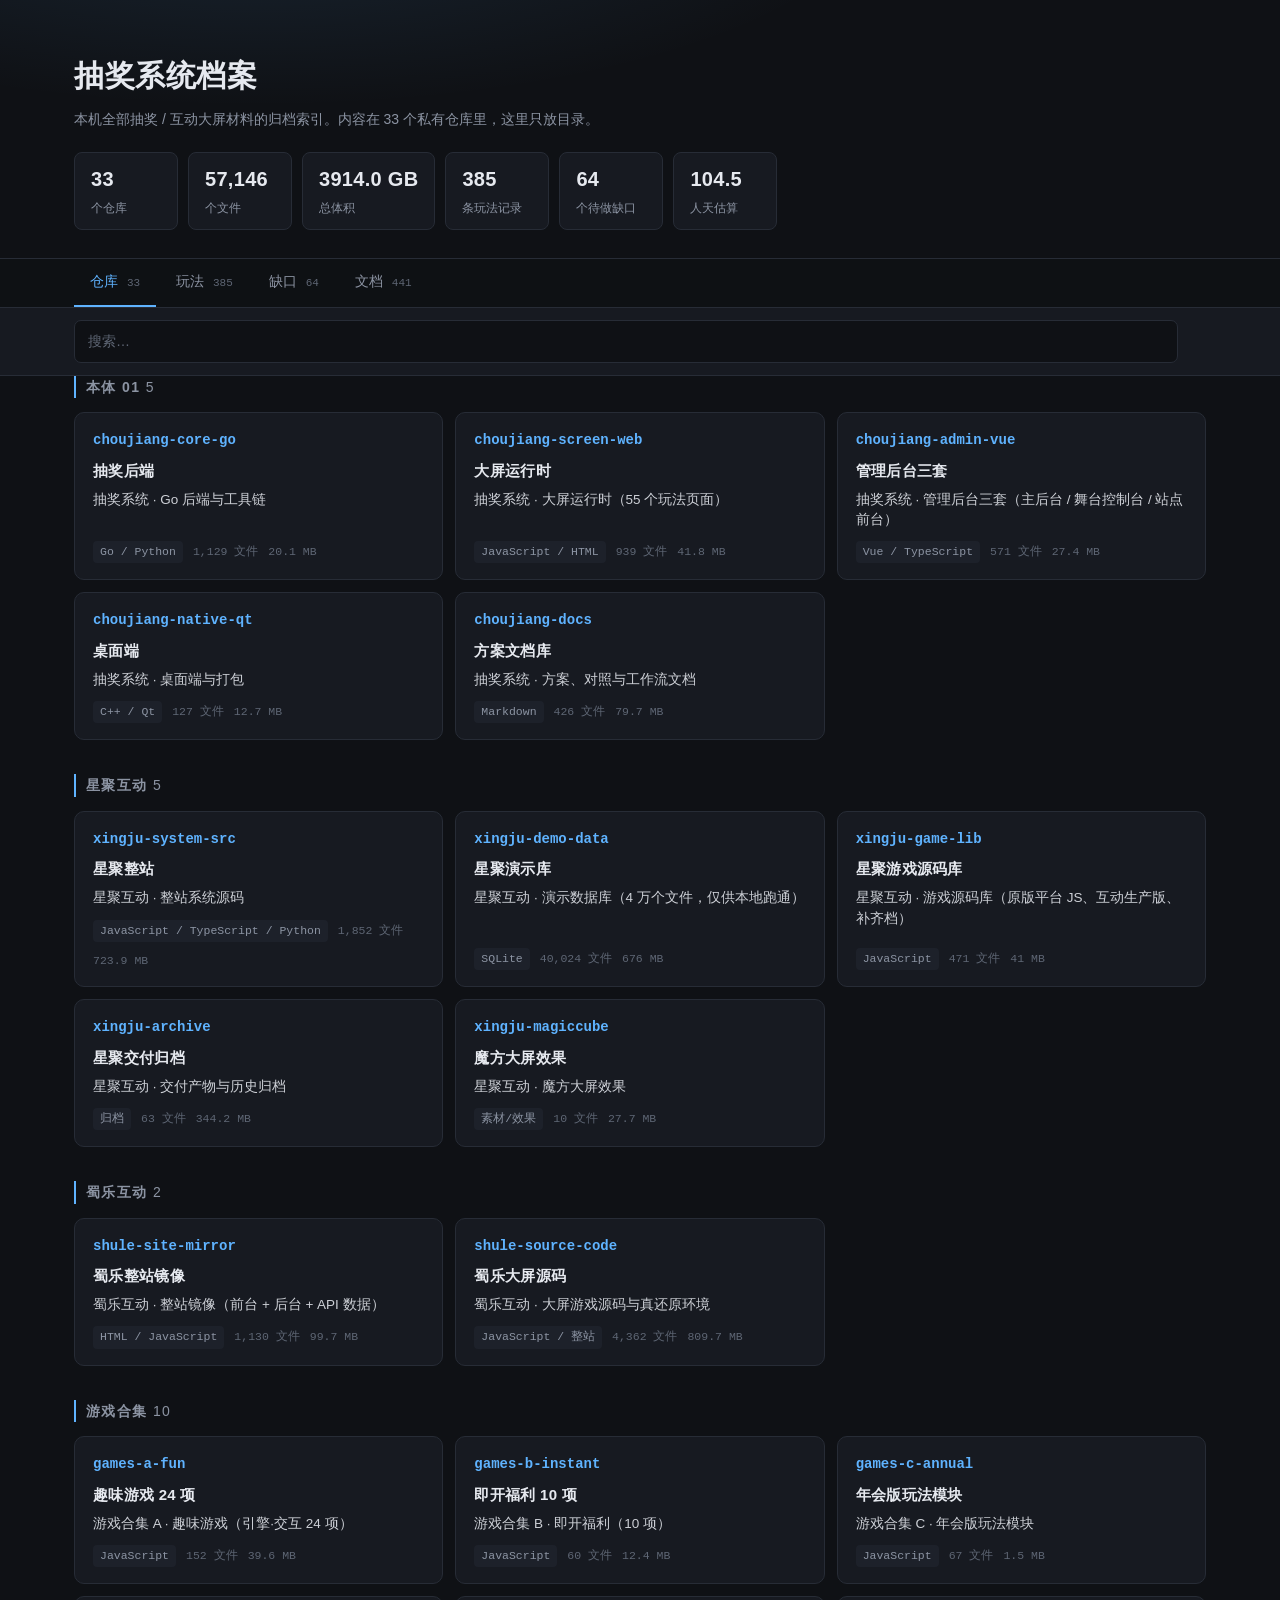
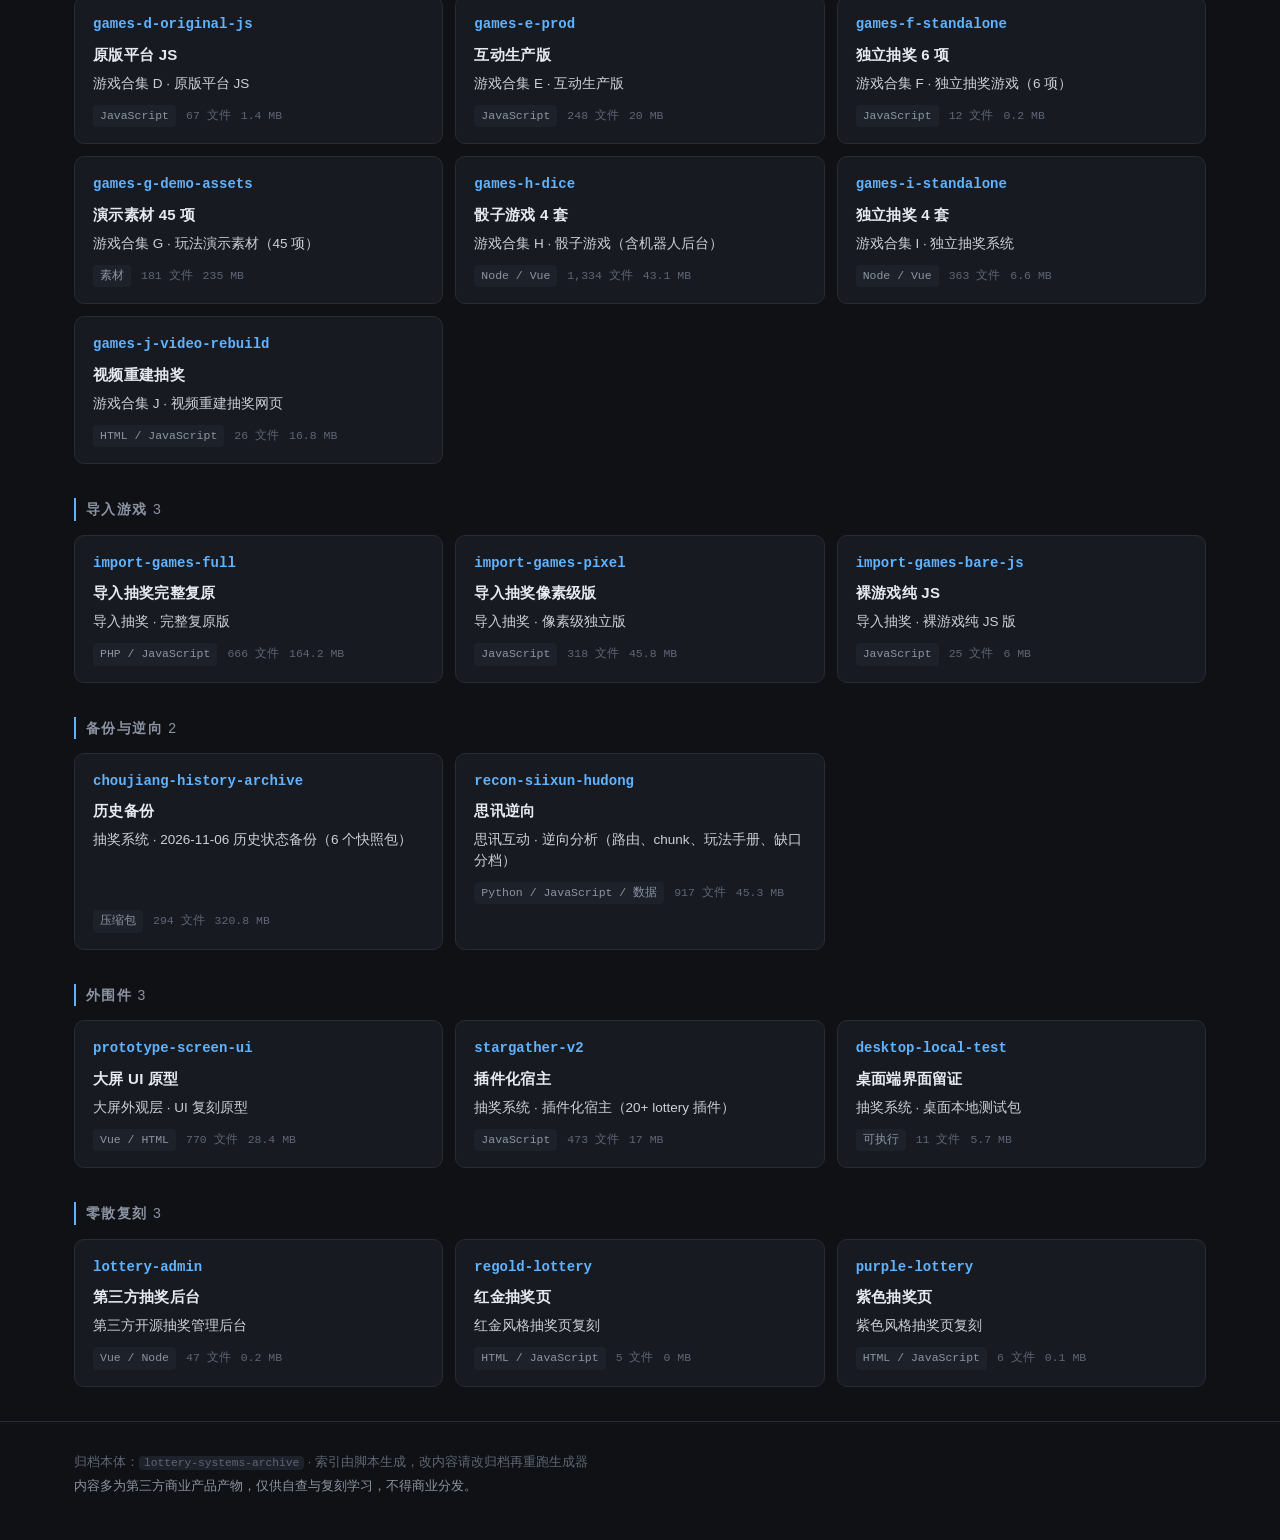
==== index.html @ 7d7122c0 "档案索引站：33 个项目详情页 + 玩法/缺口/文档索引 纯静态站点，无构建、无依赖、无后端。 数据源 data/*.json 5 个文件，hash 路由 #/p/<库名>。  内容：仓库 33 · " ====
<!DOCTYPE html>
<html lang="zh-CN">
<head>
<meta charset="utf-8">
<meta name="viewport" content="width=device-width, initial-scale=1">
<title>抽奖系统档案</title>
<meta name="description" content="本机抽奖与互动大屏系统的归档索引：33 个仓库、385 条玩法记录、64 个缺口分档">
<link rel="stylesheet" href="style.css">
</head>
<body>

<header class="top">
  <div class="wrap">
    <h1>抽奖系统档案</h1>
    <p class="sub">本机全部抽奖 / 互动大屏材料的归档索引。内容在 33 个私有仓库里，这里只放目录。</p>
    <div class="stats" id="stats"></div>
  </div>
</header>

<nav class="tabs">
  <div class="wrap">
    <button class="tab active" data-view="repos">仓库 <span class="n" id="n-repos"></span></button>
    <button class="tab" data-view="plays">玩法 <span class="n" id="n-plays"></span></button>
    <button class="tab" data-view="gaps">缺口 <span class="n" id="n-gaps"></span></button>
    <button class="tab" data-view="docs">文档 <span class="n" id="n-docs"></span></button>
  </div>
</nav>

<div class="searchbar">
  <div class="wrap">
    <input id="q" type="search" placeholder="搜索…" autocomplete="off">
    <div class="chips" id="chips"></div>
    <span class="count" id="count"></span>
  </div>
</div>

<main class="wrap">
  <section id="view-project" class="view hidden"></section>
  <section id="view-repos" class="view"></section>
  <section id="view-plays" class="view hidden"></section>
  <section id="view-gaps" class="view hidden"></section>
  <section id="view-docs" class="view hidden"></section>
</main>

<footer class="foot">
  <div class="wrap">
    <p>归档本体：<code>lottery-systems-archive</code> · 索引由脚本生成，改内容请改归档再重跑生成器</p>
    <p class="dim">内容多为第三方商业产品产物，仅供自查与复刻学习，不得商业分发。</p>
  </div>
</footer>

<script src="app.js"></script>
</body>
</html>
---- style.css ----
:root{
  --bg:#0f1115; --panel:#171a21; --panel2:#1d212a; --line:#272c36;
  --fg:#e6e9ef; --dim:#8c94a3; --dim2:#5e6674;
  --acc:#5fb3ff; --ok:#4ec9a0; --warn:#e0b04c; --bad:#e0705c;
  --mono:ui-monospace,SFMono-Regular,"SF Mono",Menlo,Consolas,monospace;
}
*{box-sizing:border-box}
html,body{margin:0;padding:0}
body{
  background:var(--bg); color:var(--fg);
  font:15px/1.6 -apple-system,BlinkMacSystemFont,"PingFang SC","Hiragino Sans GB","Microsoft YaHei",sans-serif;
  -webkit-font-smoothing:antialiased;
}
.wrap{max-width:1180px;margin:0 auto;padding:0 24px}
code{font-family:var(--mono);font-size:.9em;background:var(--panel2);padding:1px 5px;border-radius:4px}

/* 头部 */
.top{padding:52px 0 28px;border-bottom:1px solid var(--line);
  background:radial-gradient(900px 300px at 20% -40%,rgba(95,179,255,.13),transparent 70%)}
.top h1{margin:0 0 8px;font-size:30px;letter-spacing:.5px;font-weight:600}
.sub{margin:0;color:var(--dim);font-size:14px}
.stats{display:flex;flex-wrap:wrap;gap:10px;margin-top:22px}
.stat{background:var(--panel);border:1px solid var(--line);border-radius:8px;padding:10px 16px;min-width:104px}
.stat b{display:block;font-size:20px;font-weight:600;letter-spacing:.3px}
.stat span{font-size:12px;color:var(--dim)}

/* 标签页 */
.tabs{position:sticky;top:0;z-index:20;background:rgba(15,17,21,.94);
  backdrop-filter:blur(8px);border-bottom:1px solid var(--line)}
.tabs .wrap{display:flex;gap:4px}
.tab{background:none;border:0;border-bottom:2px solid transparent;
  color:var(--dim);padding:14px 16px;font-size:14px;cursor:pointer;font-family:inherit}
.tab:hover{color:var(--fg)}
.tab.active{color:var(--acc);border-bottom-color:var(--acc)}
.tab .n{font-size:11px;color:var(--dim2);margin-left:5px;font-family:var(--mono)}

/* 搜索 */
.searchbar{border-bottom:1px solid var(--line);background:var(--panel);position:sticky;top:49px;z-index:19}
.searchbar .wrap{display:flex;align-items:center;gap:14px;padding:12px 24px;flex-wrap:wrap}
#q{flex:1;min-width:220px;background:var(--bg);border:1px solid var(--line);border-radius:7px;
  color:var(--fg);padding:9px 13px;font:inherit;font-size:14px;outline:none}
#q:focus{border-color:var(--acc)}
#q::placeholder{color:var(--dim2)}
.chips{display:flex;gap:6px;flex-wrap:wrap}
.chip{background:var(--panel2);border:1px solid var(--line);border-radius:20px;
  color:var(--dim);padding:4px 12px;font-size:12px;cursor:pointer;user-select:none}
.chip:hover{color:var(--fg)}
.chip.on{background:rgba(95,179,255,.15);border-color:rgba(95,179,255,.5);color:var(--acc)}
.count{font-size:12px;color:var(--dim2);font-family:var(--mono);white-space:nowrap}

/* 通用 */
main{padding:28px 24px 70px}
.view.hidden{display:none}
.group{margin-bottom:34px}
.group h2{font-size:14px;font-weight:600;color:var(--dim);margin:0 0 14px;
  letter-spacing:1.4px;text-transform:uppercase;border-left:2px solid var(--acc);padding-left:10px}
.dim{color:var(--dim)}

/* 仓库卡片 */
.cards{display:grid;grid-template-columns:repeat(auto-fill,minmax(300px,1fr));gap:12px}
.card{background:var(--panel);border:1px solid var(--line);border-radius:10px;
  padding:16px 18px;display:flex;flex-direction:column;gap:7px;transition:border-color .15s,transform .15s;
  text-decoration:none;color:inherit}
.card:hover{border-color:#3a4557;transform:translateY(-1px)}
.card .name{font-family:var(--mono);font-size:14px;color:var(--acc);font-weight:600;word-break:break-all}
.card:hover .name{text-decoration:underline}
.card .cname{font-size:15px;font-weight:600;letter-spacing:.3px}
.card .desc{font-size:13.5px;color:var(--fg);opacity:.88;line-height:1.5}
.card .meta{display:flex;gap:10px;flex-wrap:wrap;font-size:11.5px;color:var(--dim2);
  font-family:var(--mono);margin-top:auto;padding-top:4px;align-items:center}
.card .lang{background:var(--panel2);border-radius:4px;padding:2px 7px;color:var(--dim)}
.card .go{color:var(--acc);opacity:0;transition:opacity .15s;margin-left:auto}
.card:hover .go{opacity:1}

/* 项目详情 */
.back{display:inline-block;margin-bottom:20px;font-size:13px;color:var(--dim);text-decoration:none}
.back:hover{color:var(--acc)}
.phead{border-bottom:1px solid var(--line);padding-bottom:24px;margin-bottom:26px}
.ptag{display:inline-block;font-size:11.5px;letter-spacing:.5px;color:var(--acc);
  background:rgba(95,179,255,.12);border:1px solid rgba(95,179,255,.3);
  border-radius:20px;padding:3px 12px;margin-bottom:12px}
.phead h1{margin:0 0 4px;font-size:26px;font-weight:600;letter-spacing:.4px}
.prepo{font-family:var(--mono);font-size:13px;color:var(--dim2);margin-bottom:14px}
.pwhat{margin:0 0 16px;font-size:15px;line-height:1.7;color:#cfd5df;max-width:820px}
.pmeta{display:flex;gap:16px;flex-wrap:wrap;font-size:12.5px;color:var(--dim);
  font-family:var(--mono);margin-bottom:14px;align-items:center}
.pmeta a{color:var(--acc);text-decoration:none;border:1px solid rgba(95,179,255,.35);
  border-radius:6px;padding:2px 10px}
.pmeta a:hover{background:rgba(95,179,255,.12)}
.ppath{font-size:11.5px;color:var(--dim2);font-family:var(--mono);margin-top:5px;word-break:break-all}
.ppath code{font-size:11px;color:var(--dim)}

.pgrid{display:grid;grid-template-columns:1fr 1fr;gap:14px}
.pbox{background:var(--panel);border:1px solid var(--line);border-radius:10px;padding:16px 20px}
.pbox.wide{grid-column:1 / -1}
.pbox h3{margin:0 0 10px;font-size:12px;font-weight:600;color:var(--dim);
  letter-spacing:1.2px;text-transform:uppercase}
.pbox p{margin:0;font-size:13.5px;line-height:1.65;color:#cfd5df}
.ul{margin:0;padding-left:0;list-style:none;font-size:13.5px;line-height:1.7}
.ul li{position:relative;padding-left:16px;color:#cfd5df;margin-bottom:5px}
.ul li:before{content:"·";position:absolute;left:4px;color:var(--acc)}
.ul.bad li:before{content:"!";color:var(--bad);font-weight:700}
.pbox .chips{margin-top:2px}
.pbox .chip{text-decoration:none;display:inline-block;margin-bottom:6px}
.pbox .chip:hover{border-color:rgba(95,179,255,.5);color:var(--acc)}

/* 表格 */
table{width:100%;border-collapse:collapse;font-size:13px}
th{text-align:left;font-weight:500;color:var(--dim);font-size:11.5px;letter-spacing:.6px;
  padding:9px 10px;border-bottom:1px solid var(--line);position:sticky;top:97px;
  background:var(--bg);text-transform:uppercase;white-space:nowrap}
td{padding:9px 10px;border-bottom:1px solid rgba(39,44,54,.55);vertical-align:top}
tr:hover td{background:rgba(255,255,255,.017)}
td.mono,.mono{font-family:var(--mono);font-size:12px}
td .p{color:var(--dim2);font-size:11px;word-break:break-all}
.tag{display:inline-block;font-size:11px;padding:1px 8px;border-radius:4px;
  background:var(--panel2);color:var(--dim);white-space:nowrap}
.tag.a{background:rgba(78,201,160,.14);color:var(--ok)}
.tag.b{background:rgba(224,176,76,.14);color:var(--warn)}
.tag.c{background:rgba(224,112,92,.14);color:var(--bad)}
.tag.d{background:rgba(140,148,163,.14);color:var(--dim)}
.empty{padding:60px 0;text-align:center;color:var(--dim2)}

/* 文档 */
.doc{padding:13px 0;border-bottom:1px solid rgba(39,44,54,.6)}
.doc .t{font-size:14px;font-weight:500}
.doc .s{font-size:12.5px;color:var(--dim);margin-top:3px}
.doc .m{font-size:11px;color:var(--dim2);font-family:var(--mono);margin-top:5px;word-break:break-all}

/* 缺口总览 */
.summary{display:flex;gap:10px;flex-wrap:wrap;margin-bottom:26px}
.sum{background:var(--panel);border:1px solid var(--line);border-radius:8px;padding:12px 18px;flex:1;min-width:150px}
.sum b{display:block;font-size:22px;font-family:var(--mono)}
.sum span{font-size:12px;color:var(--dim)}

.foot{border-top:1px solid var(--line);padding:26px 0 40px;font-size:12.5px;color:var(--dim2)}
.foot p{margin:4px 0}

@media(max-width:640px){
  .top{padding:34px 0 20px}.top h1{font-size:23px}
  th{position:static}
  .searchbar{position:static}
  .tabs .wrap{overflow-x:auto}
}
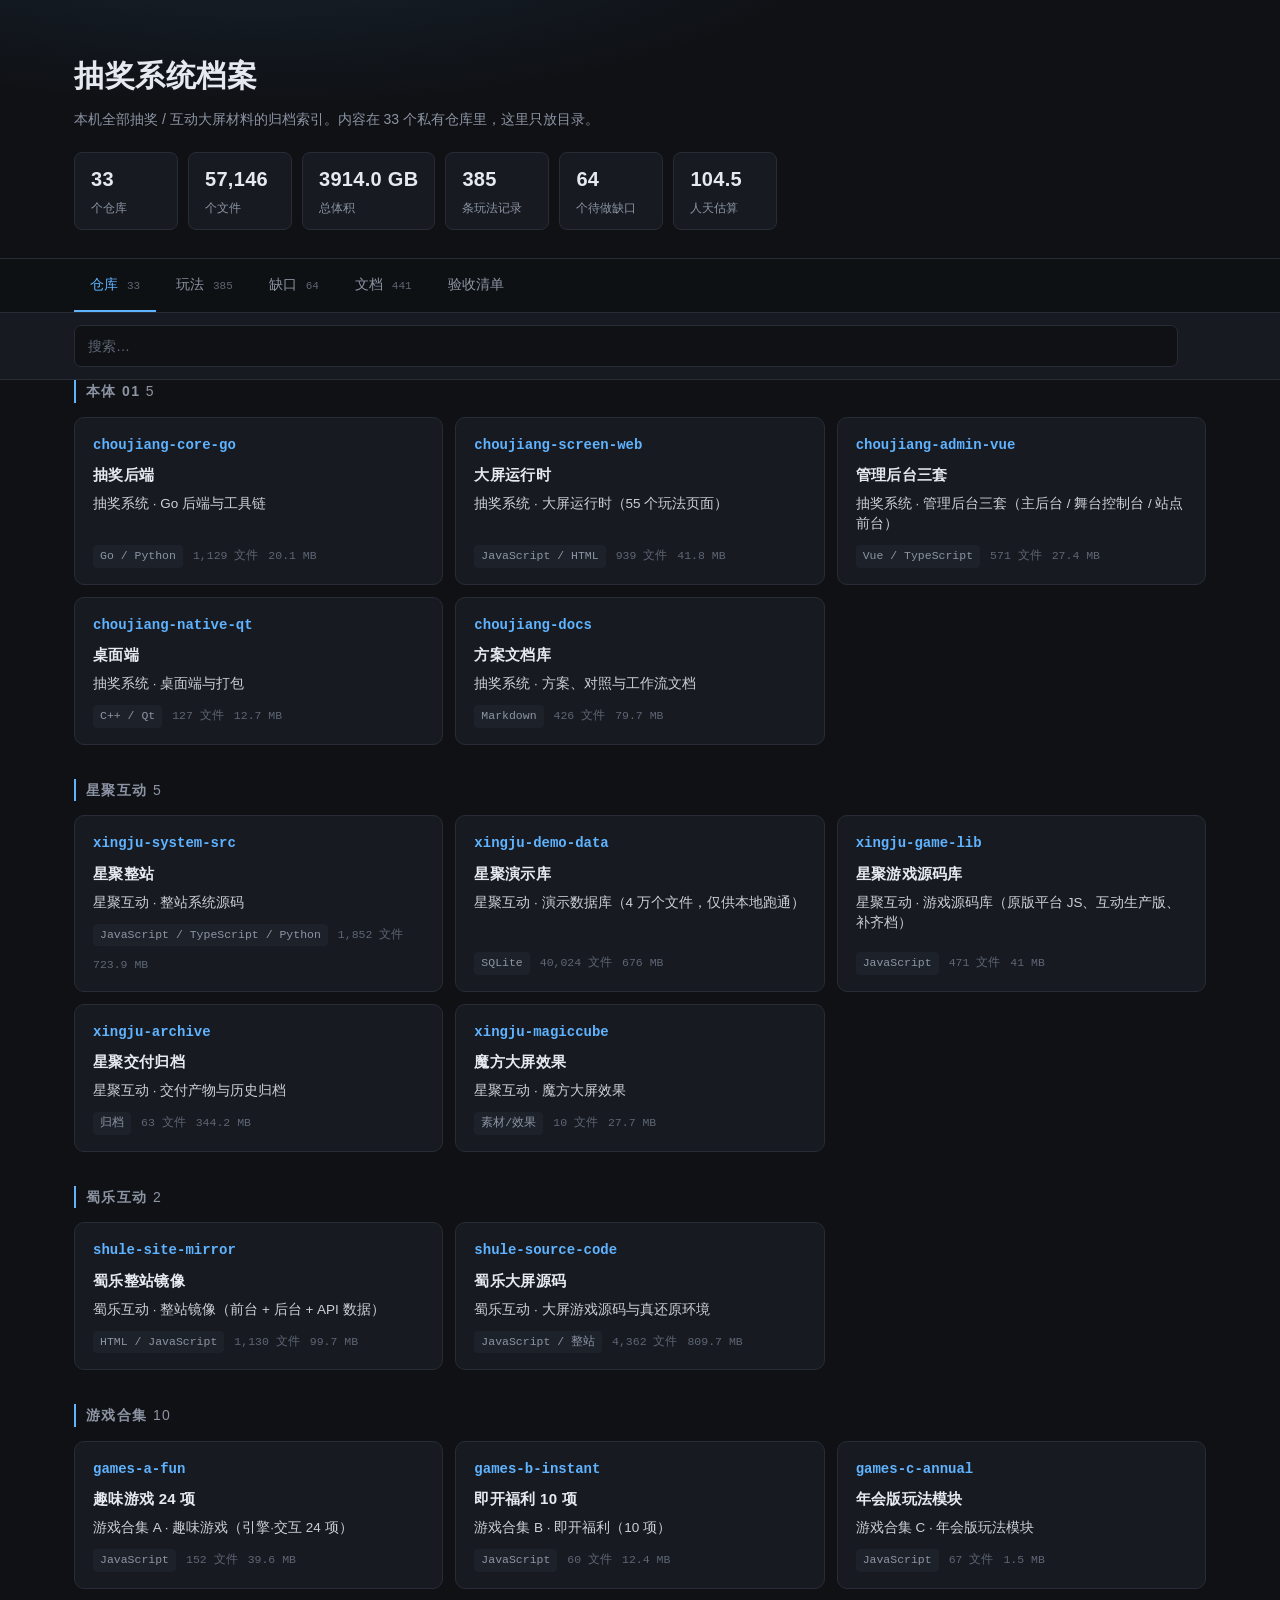
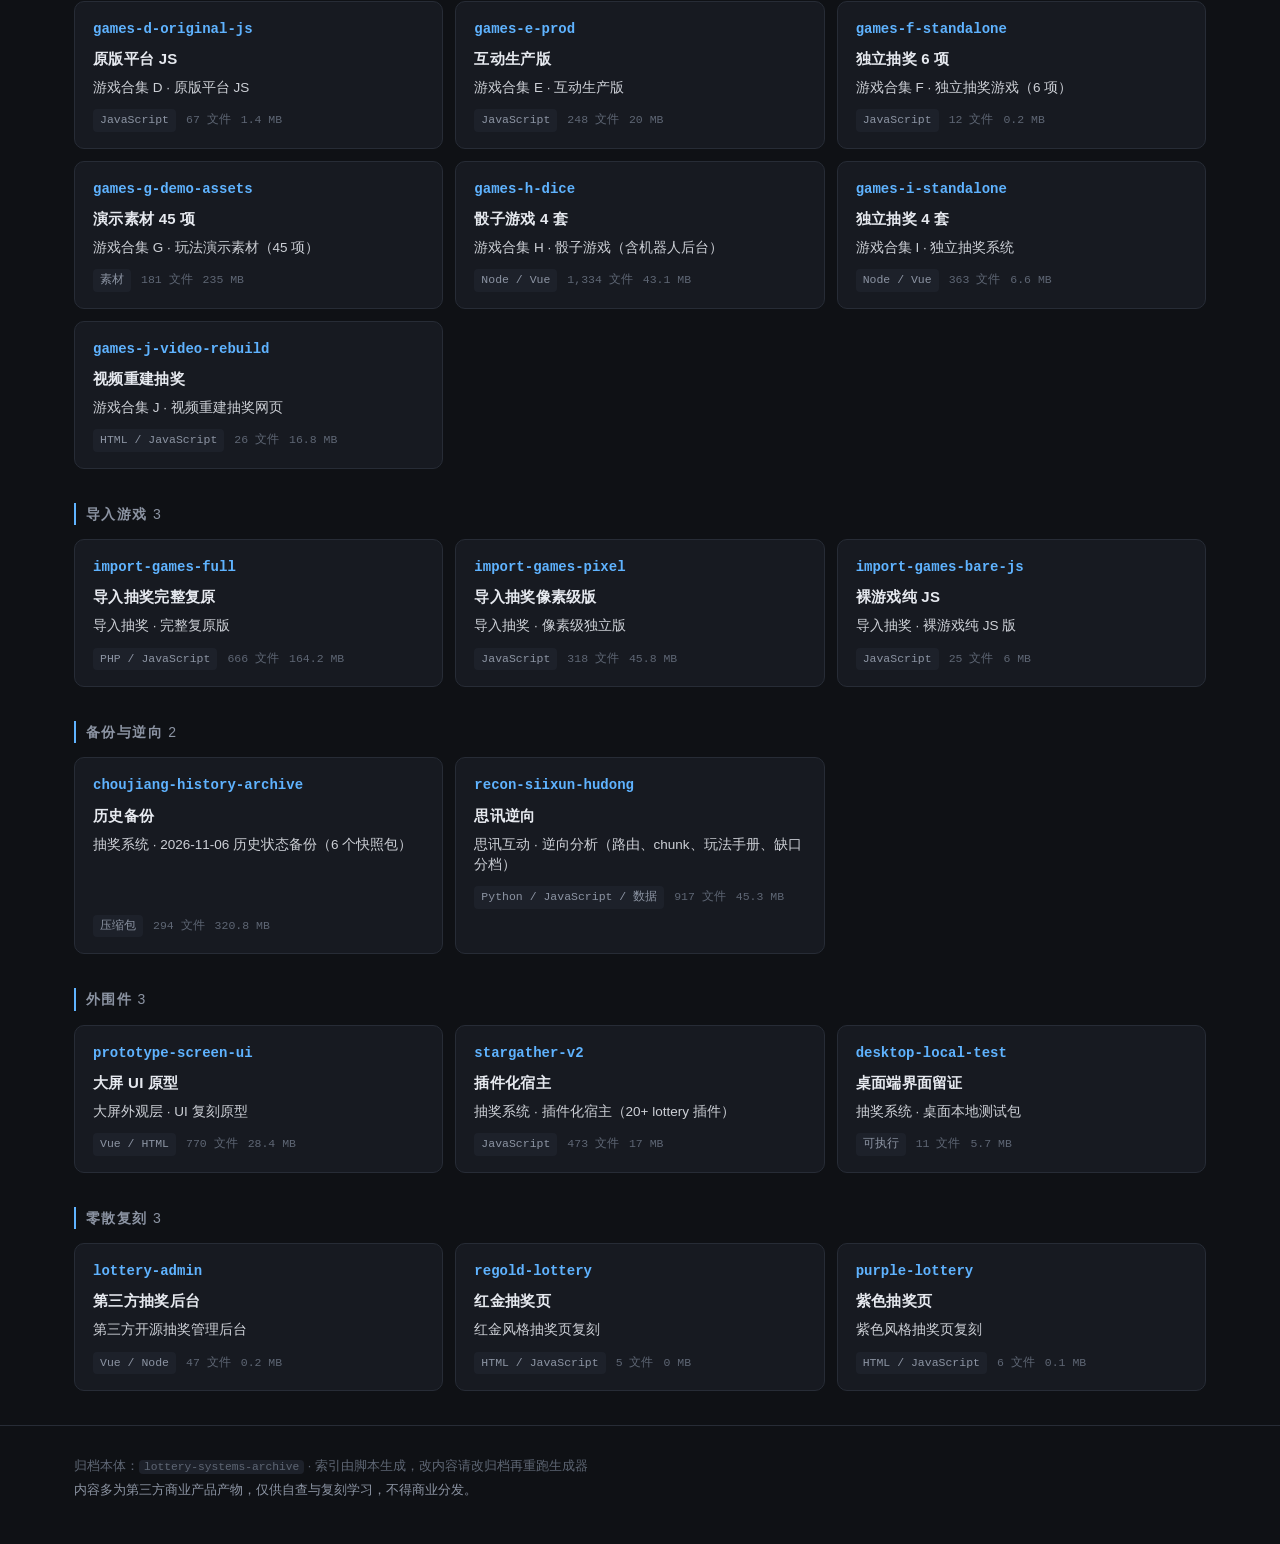
==== commit d1b64b01: "新增验收清单页面与首页入口 按 AGENTS.md 的验收清单规则落地： - docs/验收清单.json 为单一数据源（17 条，四种状态，每条带证据） - tools/gen_checklist_" ====
--- a/index.html
+++ b/index.html
@@ -23,6 +23,7 @@
     <button class="tab" data-view="plays">玩法 <span class="n" id="n-plays"></span></button>
     <button class="tab" data-view="gaps">缺口 <span class="n" id="n-gaps"></span></button>
     <button class="tab" data-view="docs">文档 <span class="n" id="n-docs"></span></button>
+    <a class="tab" href="checklist/" style="text-decoration:none;display:inline-flex;align-items:center">验收清单</a>
   </div>
 </nav>
 
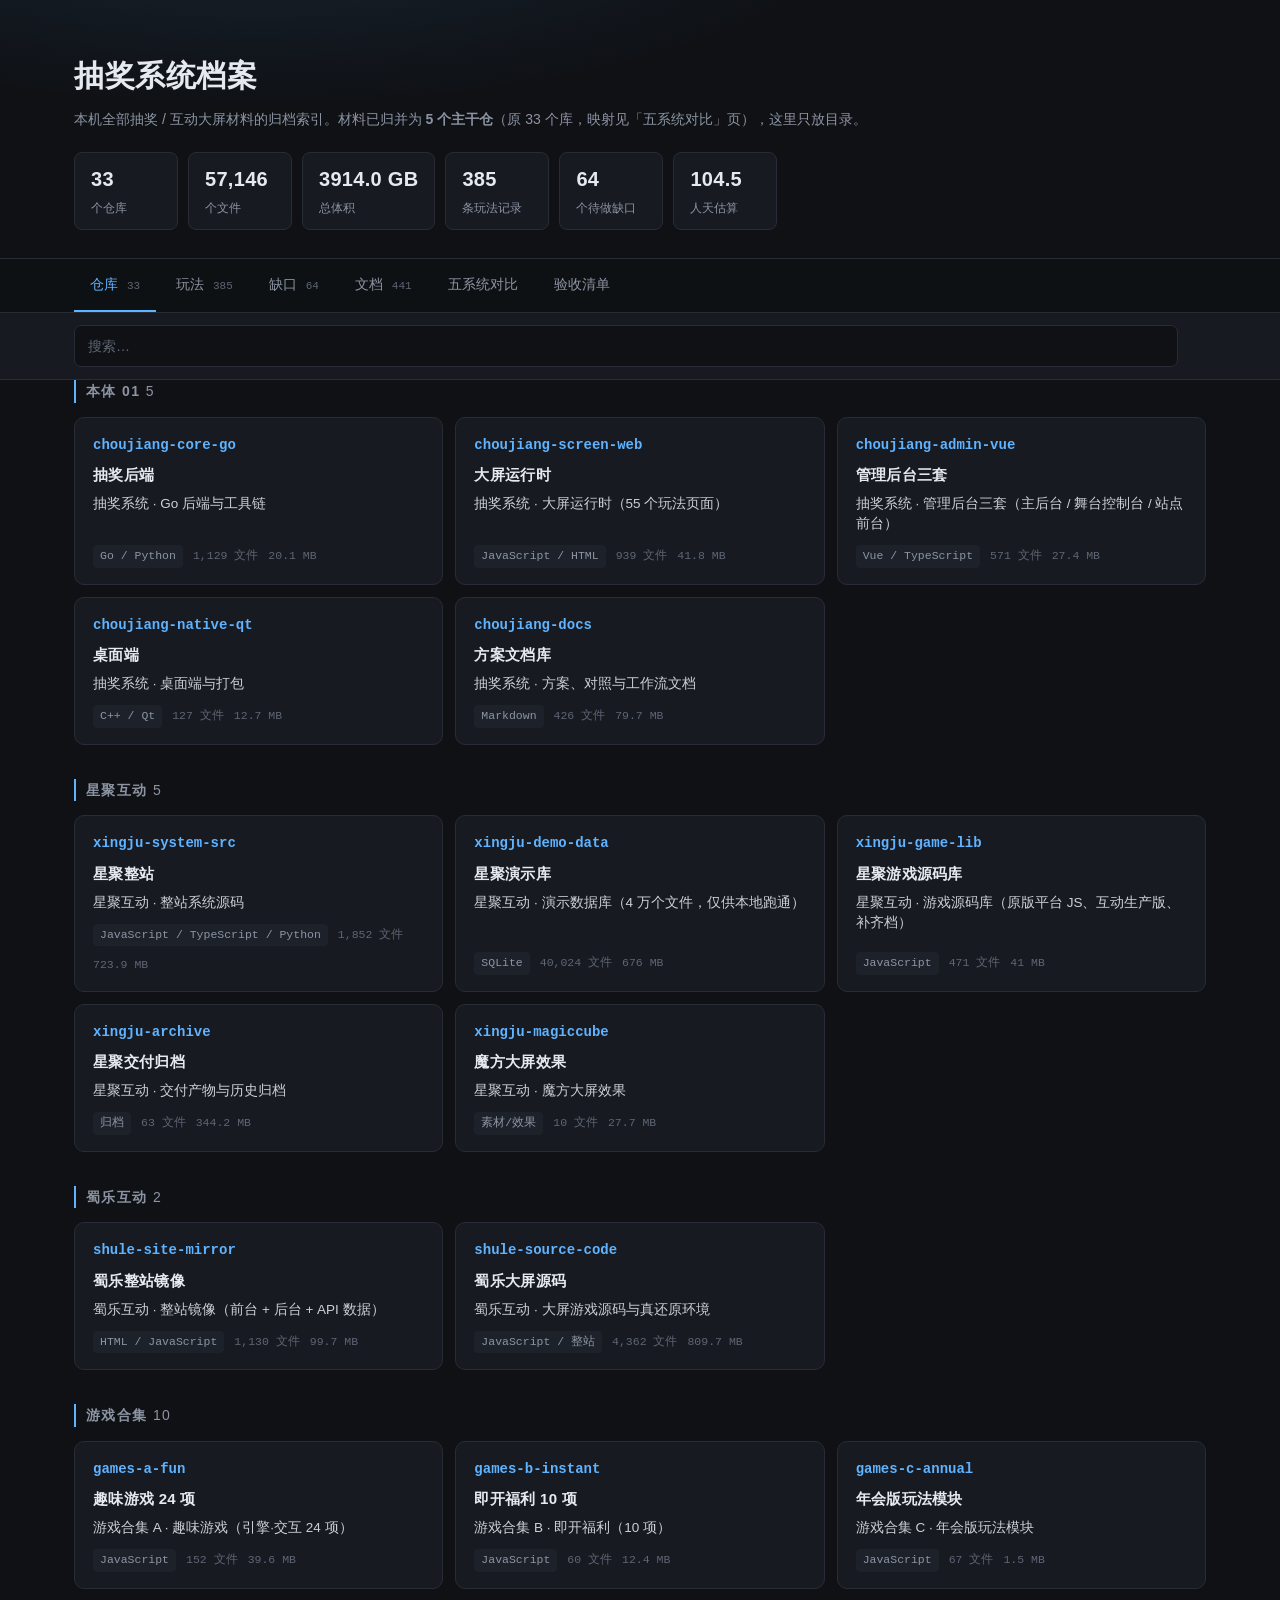
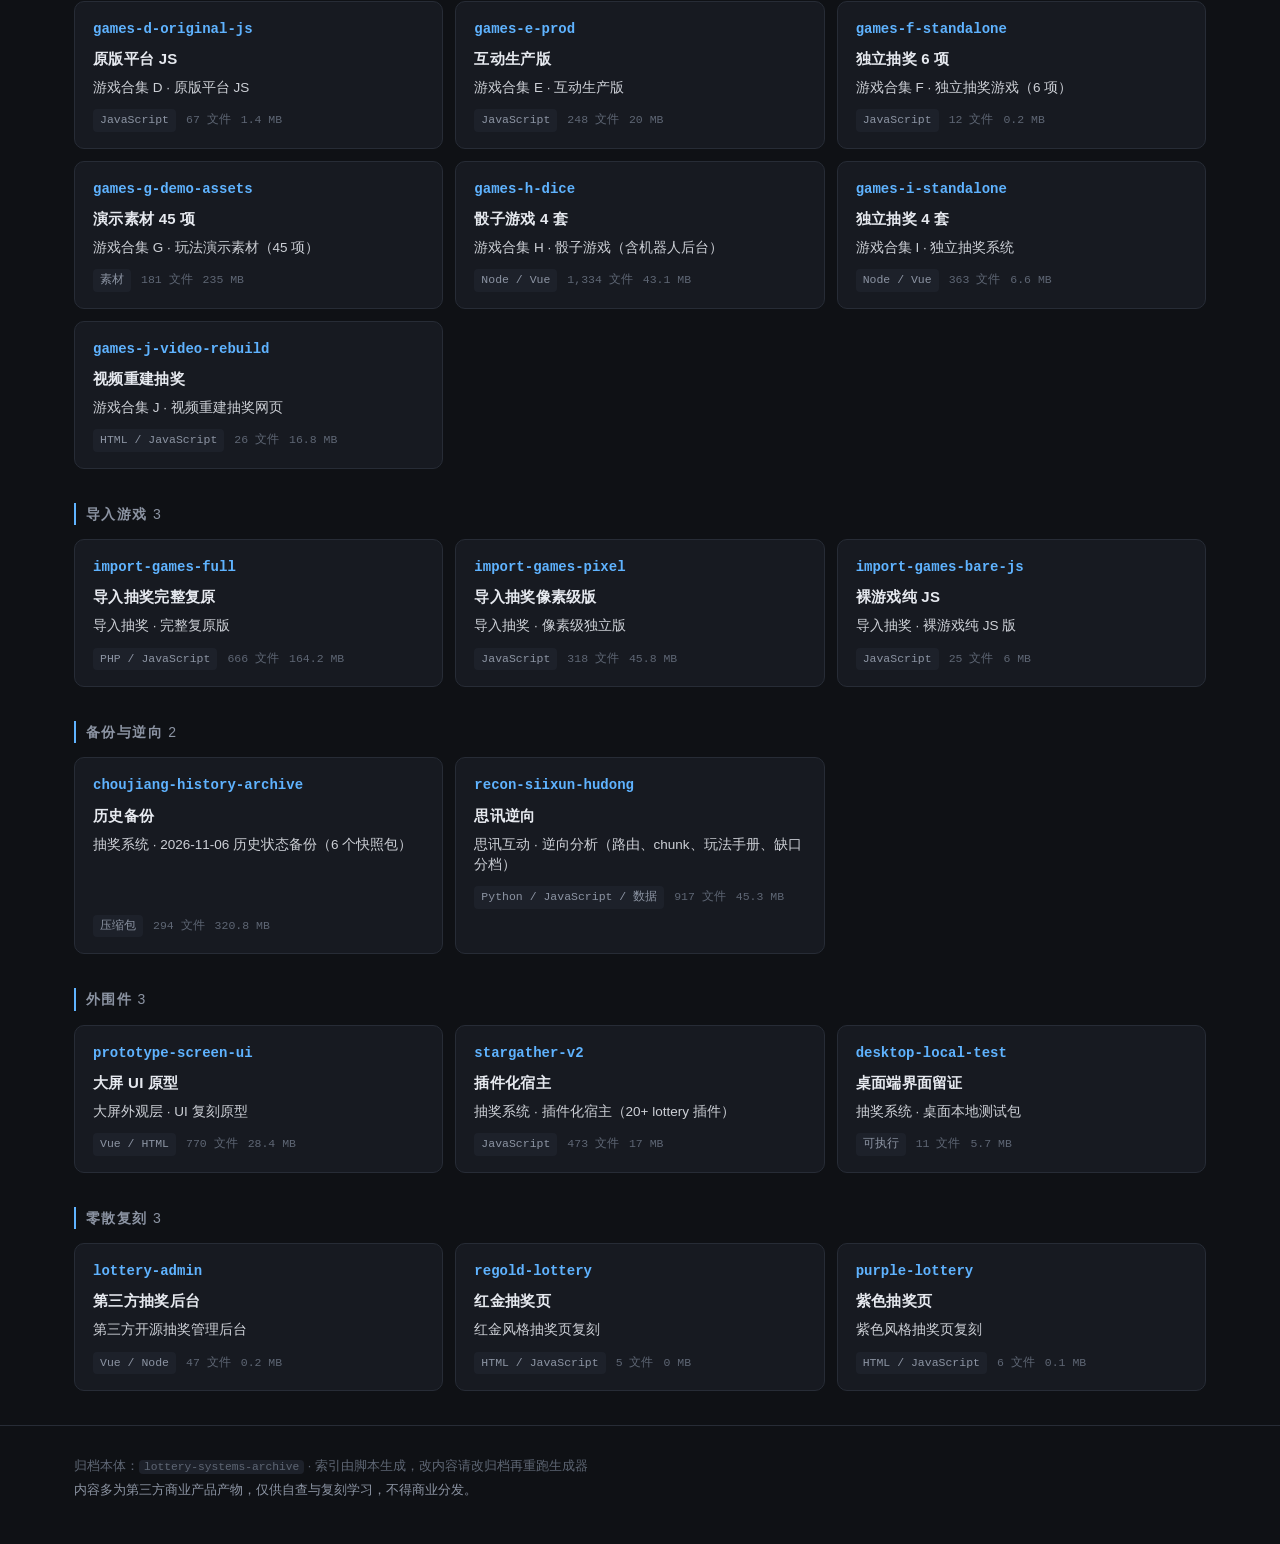
==== commit 75b0c03c: "站点口径切换到 5 个主干仓，新增五系统对比页 - 首页文案改为「已归并为 5 个主干仓」，新增「五系统对比」标签页 - 新增 compare/ 页面：5 主干仓实测总览 + 33 库→5 仓映射（实" ====
--- a/index.html
+++ b/index.html
@@ -12,7 +12,7 @@
 <header class="top">
   <div class="wrap">
     <h1>抽奖系统档案</h1>
-    <p class="sub">本机全部抽奖 / 互动大屏材料的归档索引。内容在 33 个私有仓库里，这里只放目录。</p>
+    <p class="sub">本机全部抽奖 / 互动大屏材料的归档索引。材料已归并为 <b>5 个主干仓</b>（原 33 个库，映射见「五系统对比」页），这里只放目录。</p>
     <div class="stats" id="stats"></div>
   </div>
 </header>
@@ -23,6 +23,7 @@
     <button class="tab" data-view="plays">玩法 <span class="n" id="n-plays"></span></button>
     <button class="tab" data-view="gaps">缺口 <span class="n" id="n-gaps"></span></button>
     <button class="tab" data-view="docs">文档 <span class="n" id="n-docs"></span></button>
+    <a class="tab" href="compare/" style="text-decoration:none;display:inline-flex;align-items:center">五系统对比</a>
     <a class="tab" href="checklist/" style="text-decoration:none;display:inline-flex;align-items:center">验收清单</a>
   </div>
 </nav>
